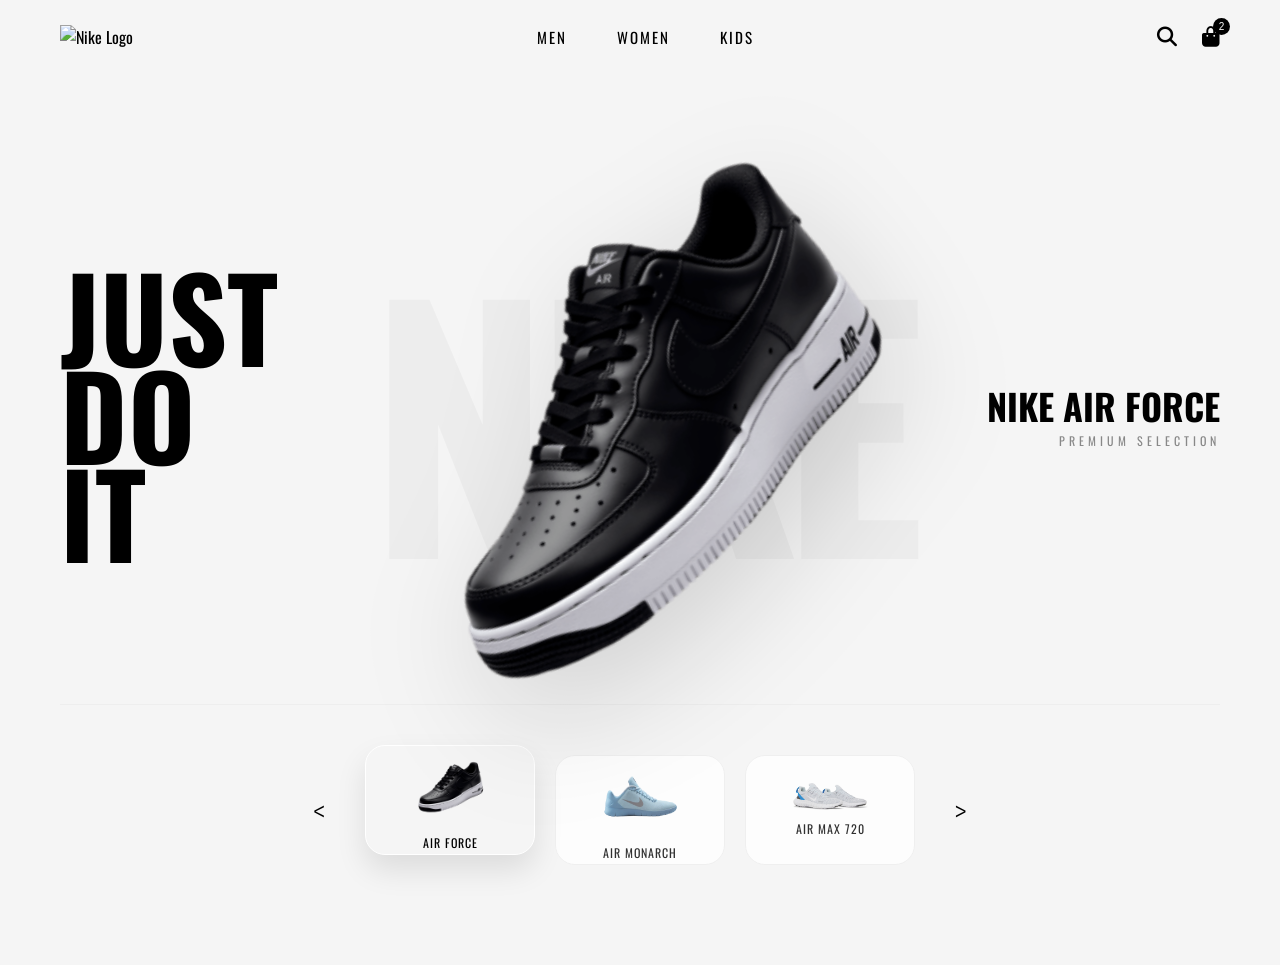
==== index.html @ f224f4c8 "Add files via upload" ====
<!DOCTYPE html>
<html lang="en">
<head>
    <meta charset="UTF-8">
    <meta name="viewport" content="width=device-width, initial-scale=1.0">
    <title>Nike Luxury Switcher | TH8 CODER</title>
    <link href="https://fonts.googleapis.com/css2?family=Oswald:wght@200;400;700;900&display=swap" rel="stylesheet">
    <link rel="stylesheet" href="https://cdnjs.cloudflare.com/ajax/libs/font-awesome/6.4.0/css/all.min.css">
    <link rel="stylesheet" href="style.css">
</head>
<body>

    <nav class="navbar">
        <div class="logo">
            <img src="https://upload.wikimedia.org/wikipedia/commons/a/a6/Logo_NIKE.svg" alt="Nike Logo">
        </div>

        <ul class="nav-links">
            <li><a href="#">Men</a></li>
            <li><a href="#">Women</a></li>
            <li><a href="#">Kids</a></li>
        </ul>

        <div class="nav-icons">
            <button class="icon-btn" title="Search"><i class="fa-solid fa-magnifying-glass"></i></button>
            <button class="icon-btn" title="Cart">
                <i class="fa-solid fa-bag-shopping"></i>
                <span class="cart-count">2</span>
            </button>
        </div>
    </nav>

    <div class="container">
        
        <main class="showcase-container">
            
            <div class="showcase-left">
                <h1 class="big-title">JUST<br>DO<br>IT</h1>
            </div>

            <div class="showcase-center">
                <div class="shoe-stage">
                    <h1 class="bg-text-overlay">NIKE</h1>
                    <img src="kasut5.png" alt="Featured Nike Shoe" class="main-shoe" id="current-main-shoe">
                </div>
            </div>

            <div class="showcase-right">
                <div class="product-info">
                    <h2 class="shoe-name" id="shoe-display-name">NIKE AIR FORCE</h2>
                    <p class="premium-tag">PREMIUM SELECTION</p>
                </div>
            </div>

        </main>

        <section class="slider-section">
            <div class="arrow-btn prev" onclick="changeShoeStep(-1)">&lt;</div>
            
            <div class="cards-container" id="slider">
                <div class="boot-card active" onclick="setShoe(0)">
                    <img src="kasut5.png" alt="Air Force Thumbnail">
                    <h3>Air Force</h3>
                </div>
                <div class="boot-card" onclick="setShoe(1)">
                    <img src="kasut4.webp" alt="Air Monarch Thumbnail">
                    <h3>Air Monarch</h3>
                </div>
                <div class="boot-card" onclick="setShoe(2)">
                    <img src="kasut2.jpeg" alt="Air Max 720 Thumbnail">
                    <h3>Air Max 720</h3>
                </div>
            </div>

            <div class="arrow-btn next" onclick="changeShoeStep(1)">&gt;</div>
        </section>

    </div>

    <script>
        const shoeData = [
            { name: "NIKE AIR FORCE", img: "kasut5.png" },
            { name: "NIKE AIR MONARCH", img: "kasut4.webp" },
            { name: "NIKE AIR MAX 720", img: "kasut2.jpeg" }
        ];

        let currentIndex = 0;
        let isAnimating = false;
        const mainImg = document.getElementById('current-main-shoe');
        const nameDisplay = document.getElementById('shoe-display-name');
        const cards = document.querySelectorAll('.boot-card');

        function updateDisplay(index, direction) {
            if (isAnimating) return;
            isAnimating = true;

            // 1. Slide Out Animation
            const moveOut = direction === 1 ? '-150%' : '150%';
            mainImg.style.transition = 'all 0.6s cubic-bezier(0.55, 0, 1, 0.45)';
            mainImg.style.transform = `translateY(${moveOut}) rotate(-35deg)`;
            mainImg.style.opacity = '0';

            setTimeout(() => {
                // 2. Data Swap
                currentIndex = index;
                mainImg.src = shoeData[currentIndex].img;
                nameDisplay.innerText = shoeData[currentIndex].name;

                // Position for Slide In
                const moveIn = direction === 1 ? '150%' : '-150%';
                mainImg.style.transition = 'none';
                mainImg.style.transform = `translateY(${moveIn}) rotate(-35deg)`;
                
                // 3. Slide In Animation
                setTimeout(() => {
                    mainImg.style.transition = 'all 1s cubic-bezier(0.4, 0, 0.2, 1)';
                    mainImg.style.transform = 'translateY(0) rotate(-25deg)';
                    mainImg.style.opacity = '1';
                    
                    setTimeout(() => isAnimating = false, 1000);
                }, 50);

                // Update Active State on Cards
                cards.forEach((c, i) => {
                    c.classList.toggle('active', i === currentIndex);
                });
            }, 600);
        }

        function changeShoeStep(step) {
            if (isAnimating) return;
            let newIndex = (currentIndex + step + shoeData.length) % shoeData.length;
            updateDisplay(newIndex, step);
        }

        function setShoe(index) {
            if (index === currentIndex || isAnimating) return;
            const direction = index > currentIndex ? 1 : -1;
            updateDisplay(index, direction);
        }
    </script>
</body>
</html>
---- style.css ----
/* --- GLOBAL RESET --- */
* { margin: 0; padding: 0; box-sizing: border-box; }

body {
    background-color: #f5f5f5;
    font-family: 'Oswald', sans-serif;
    color: #000;
    min-height: 100vh;
    display: flex;
    flex-direction: column;
    overflow-x: hidden;
}

/* --- NAVIGATION (Sticky) --- */
.navbar {
    width: 100%;
    max-width: 1600px; /* Lebarkan sedikit untuk layout sejajar */
    margin: 0 auto;
    padding: 25px 60px; /* Tambah padding */
    display: flex;
    justify-content: space-between;
    align-items: center;
    position: sticky;
    top: 0;
    background: rgba(245, 245, 245, 0.95);
    backdrop-filter: blur(15px);
    z-index: 2000;
}

.navbar .logo img { width: 70px; }

.nav-links { display: flex; list-style: none; gap: 50px; }
.nav-links a { text-decoration: none; color: #000; text-transform: uppercase; font-size: 15px; letter-spacing: 2px; }
.nav-links a:hover { color: #888; }

.nav-icons { display: flex; gap: 25px; align-items: center; }
.icon-btn { background: none; border: none; font-size: 20px; cursor: pointer; color: black; position: relative; transition: 0.3s; }
.icon-btn:hover { transform: scale(1.15); }

.cart-count { position: absolute; top: -8px; right: -10px; background: #000; color: #fff; font-size: 10px; width: 17px; height: 17px; border-radius: 50%; display: flex; align-items: center; justify-content: center; }

/* --- LAYOUT CONTAINER --- */
.container {
    flex: 1;
    display: flex;
    flex-direction: column;
    max-width: 1600px; /* Sama seperti Navbar */
    margin: 0 auto;
    width: 100%;
    padding: 20px 60px 50px 60px; /* Padding sisi dilaraskan */
}

/* --- SHOWCASE AREA (FLEX LAYOUT - INI YANG ANDA NAK) --- */
.showcase-container {
    flex: 1; /* Ambil ruang tengah */
    display: flex;
    align-items: center; /* Sejajar secara menegak */
    justify-content: space-between; /* Jarakkan kiri, tengah, kanan */
    width: 100%;
    min-height: 60vh; /* Ketinggian minimum kawasan kasut */
    margin-top: 30px;
}

/* Kolum Kiri (Title) */
.showcase-left {
    flex: 1;
    display: flex;
    justify-content: flex-start;
}

/* Kolum Tengah (Kasut) */
.showcase-center {
    flex: 2; /* Bagi ruang lebih untuk kasut */
    display: flex;
    justify-content: center;
    align-items: center;
    position: relative;
}

/* Kolum Kanan (Info) */
.showcase-right {
    flex: 1;
    display: flex;
    justify-content: flex-end;
}

/* --- BIG TITLE (Kini responsif dalam Flex) --- */
.big-title {
    font-size: clamp(60px, 9vw, 120px); /* Dikecilkan sikit untuk muat sejajar */
    font-weight: 900;
    line-height: 0.85;
    color: #000;
    text-transform: uppercase;
    text-align: left;
}

/* --- PRODUCT INFO (Kini responsif dalam Flex) --- */
.product-info { text-align: right; }
.shoe-name { font-size: clamp(24px, 3.5vw, 36px); font-weight: 900; }
.premium-tag { color: #888; font-size: 12px; letter-spacing: 4px; }

/* --- SHOE VIEWER STAGE (Tetap sama) --- */
.shoe-stage {
    position: relative;
    width: 100%;
    display: flex;
    justify-content: center;
    align-items: center;
}

.bg-text-overlay {
    position: absolute;
    font-size: clamp(150px, 25vw, 400px);
    font-weight: 900;
    color: rgba(0, 0, 0, 0.03);
    z-index: 1;
    letter-spacing: -15px;
    user-select: none;
}

.main-shoe {
    width: 100%;
    max-width: 650px; /* Kekalkan saiz kasut */
    z-index: 2;
    transform: rotate(-25deg);
    filter: drop-shadow(0 40px 60px rgba(0,0,0,0.15));
}

/* --- SLIDER SECTION (Kekal di bawah) --- */
.slider-section {
    display: flex;
    justify-content: center;
    align-items: center;
    gap: 30px;
    padding: 40px 0;
    border-top: 1px solid #eee;
}

.cards-container { display: flex; gap: 20px; padding: 10px; }

.boot-card {
    width: 170px;
    height: 110px;
    background: #fff;
    border-radius: 20px;
    display: flex;
    flex-direction: column;
    align-items: center;
    justify-content: center;
    cursor: pointer;
    transition: 0.5s cubic-bezier(0.4, 0, 0.2, 1);
    border: 1px solid #eee;
    opacity: 0.8;
}

.boot-card.active, .boot-card:hover {
    background: #f5f5f5;
    color: #000;
    opacity: 1;
    transform: translateY(-10px);
    box-shadow: 0 15px 30px rgba(0,0,0,0.1);
    border-color: #fff;
}

.boot-card img { width: 75px; transition: 0.4s; }
.boot-card:hover img { transform: rotate(-10deg) scale(1.1); }
.boot-card h3 { font-size: 12px; margin-top: 10px; font-weight: 400; text-transform: uppercase; letter-spacing: 1px; }

.arrow-btn { font-size: 35px; font-weight: 200; cursor: pointer; color: #000; transition: 0.3s; }
.arrow-btn:hover { color: #888; transform: scale(1.2); }

/* --- RESPONSIVE DESIGN (MEDIA QUERIES) --- */

/* Tablet (Tukar balik kepada susunan menegak) */
@media (max-width: 1024px) {
    .showcase-container { flex-direction: column; min-height: auto; gap: 40px; }
    .showcase-left, .showcase-center, .showcase-right { flex: none; width: 100%; justify-content: center; }
    .big-title { text-align: center; }
    .product-info { text-align: center; }
    .main-shoe { max-width: 500px; }
}

/* Mobile */
@media (max-width: 768px) {
    .navbar { padding: 15px 30px; }
    .nav-links { display: none; }
    .container { padding: 10px 30px 40px 30px; }
    .big-title { font-size: 60px; }
    .main-shoe { max-width: 350px; }
    .cards-container { overflow-x: auto; max-width: 300px; justify-content: flex-start; scrollbar-width: none; }
    .cards-container::-webkit-scrollbar { display: none; }
    .boot-card { min-width: 140px; }
    .slider-section { gap: 15px; }
}
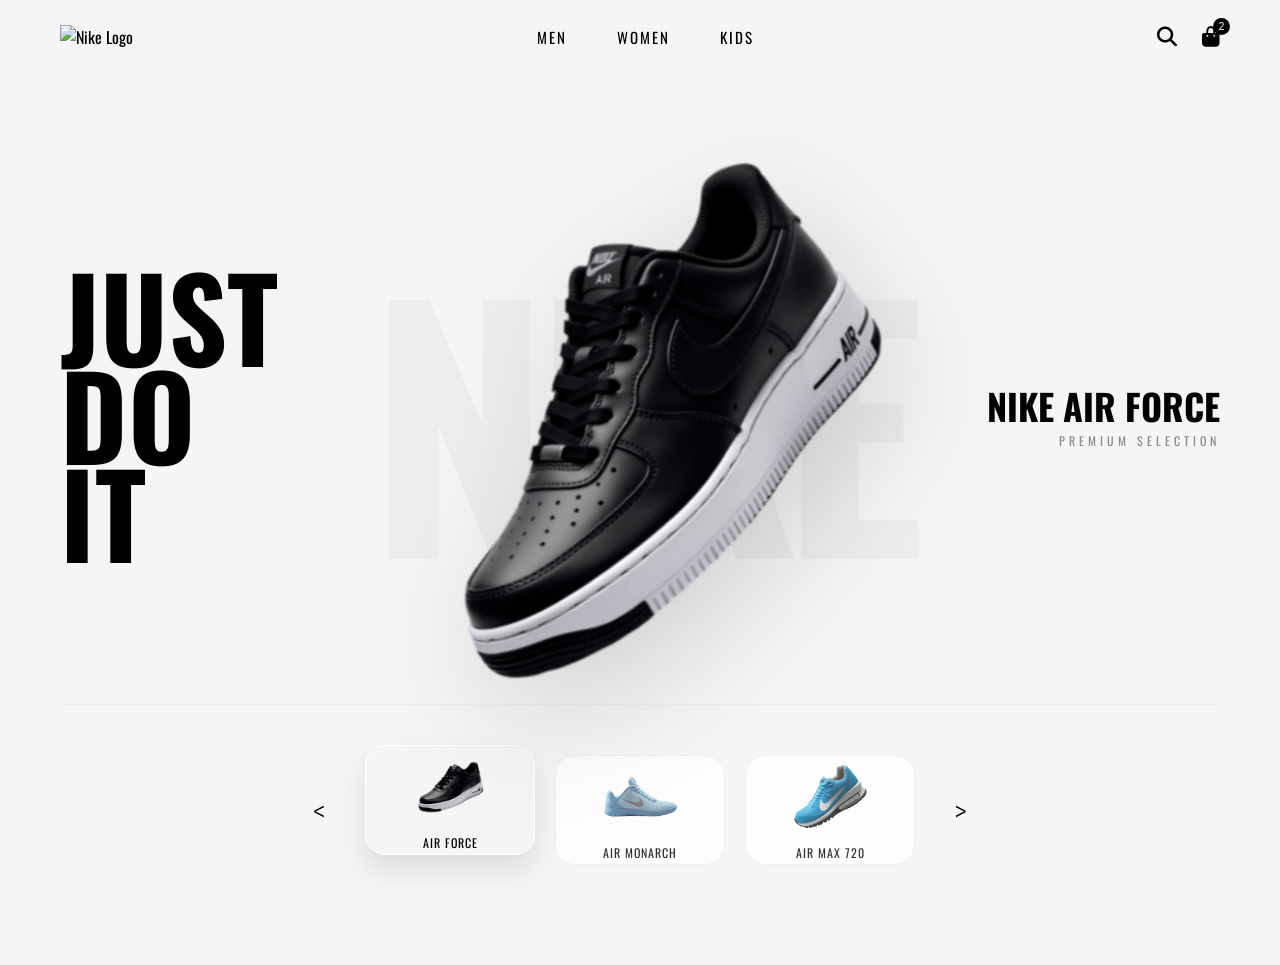
==== commit 8c44b425: "Update index.html" ====
--- a/index.html
+++ b/index.html
@@ -67,7 +67,7 @@
                     <h3>Air Monarch</h3>
                 </div>
                 <div class="boot-card" onclick="setShoe(2)">
-                    <img src="kasut2.jpeg" alt="Air Max 720 Thumbnail">
+                    <img src="kasut2.webp" alt="Air Max 720 Thumbnail">
                     <h3>Air Max 720</h3>
                 </div>
             </div>
@@ -81,7 +81,7 @@
         const shoeData = [
             { name: "NIKE AIR FORCE", img: "kasut5.png" },
             { name: "NIKE AIR MONARCH", img: "kasut4.webp" },
-            { name: "NIKE AIR MAX 720", img: "kasut2.jpeg" }
+            { name: "NIKE AIR MAX 720", img: "kasut2.webp" }
         ];
 
         let currentIndex = 0;
@@ -140,4 +140,4 @@
         }
     </script>
 </body>
-</html>+</html>
